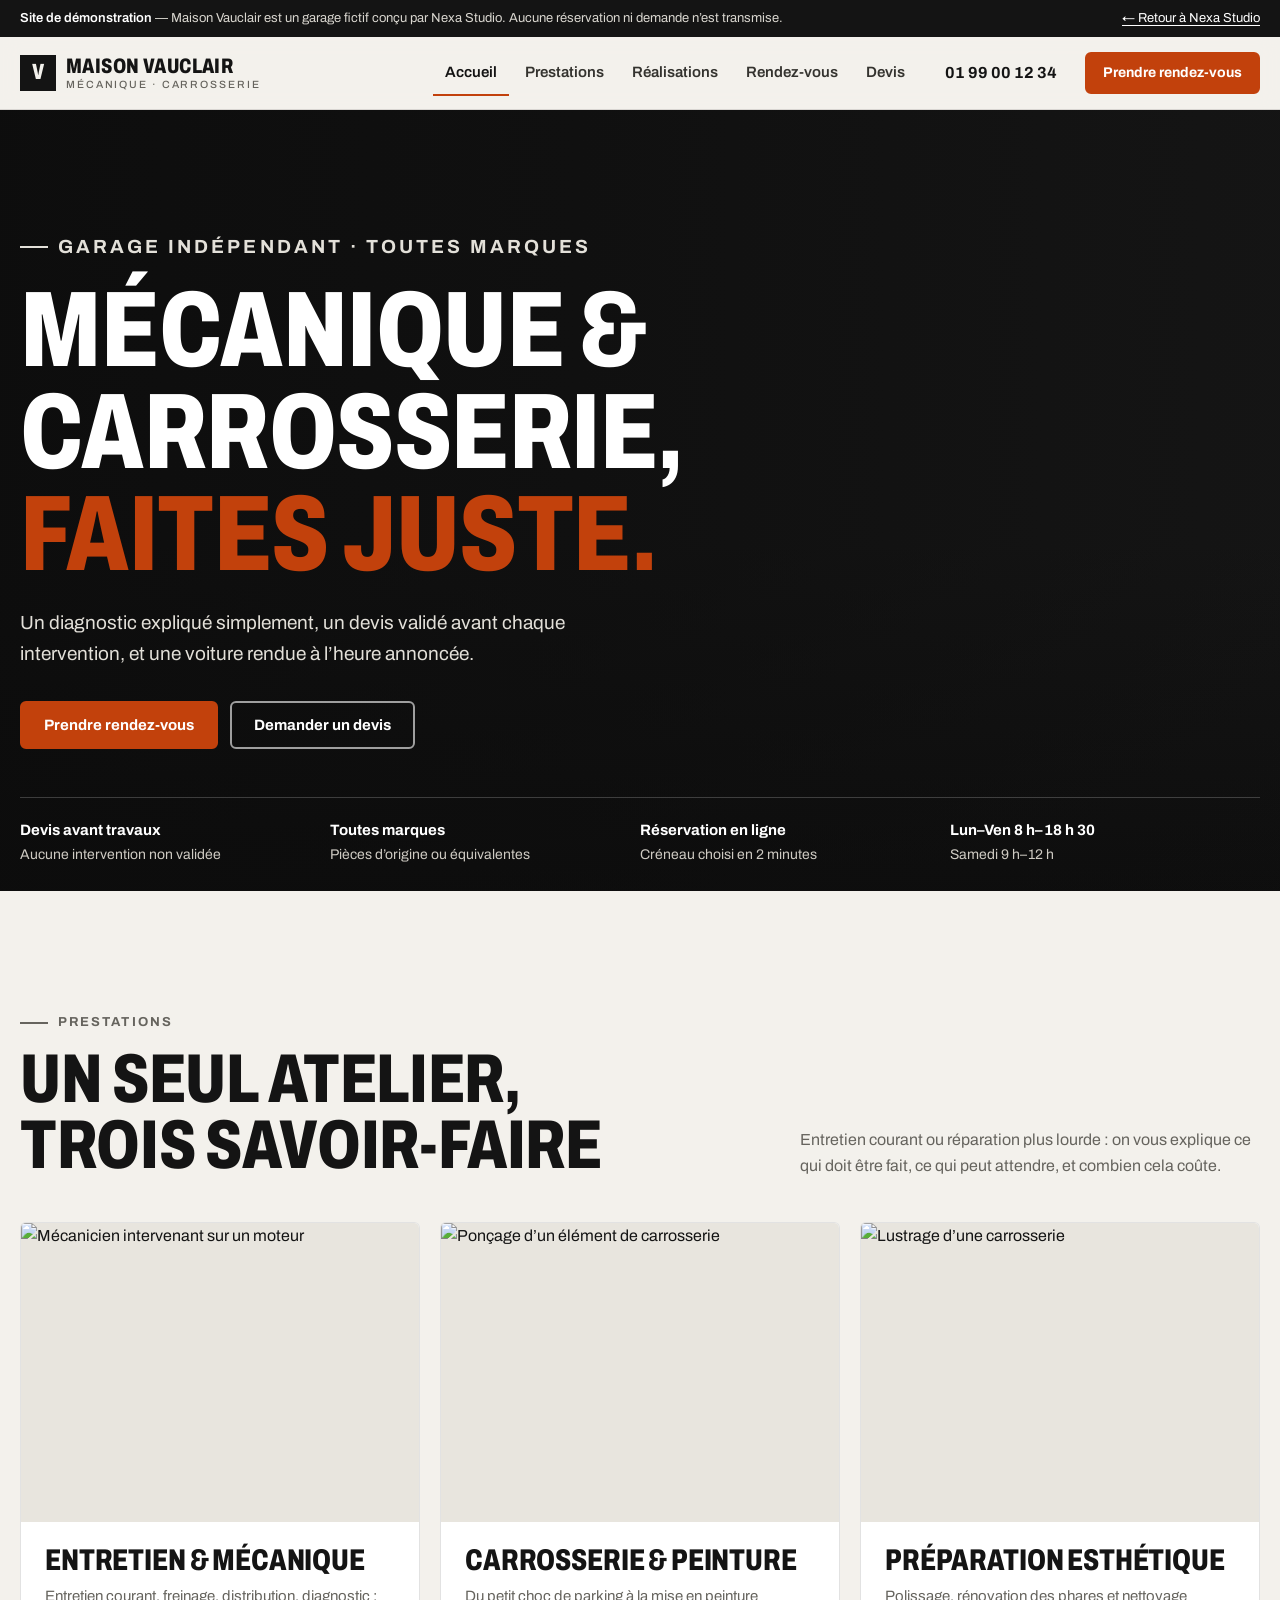
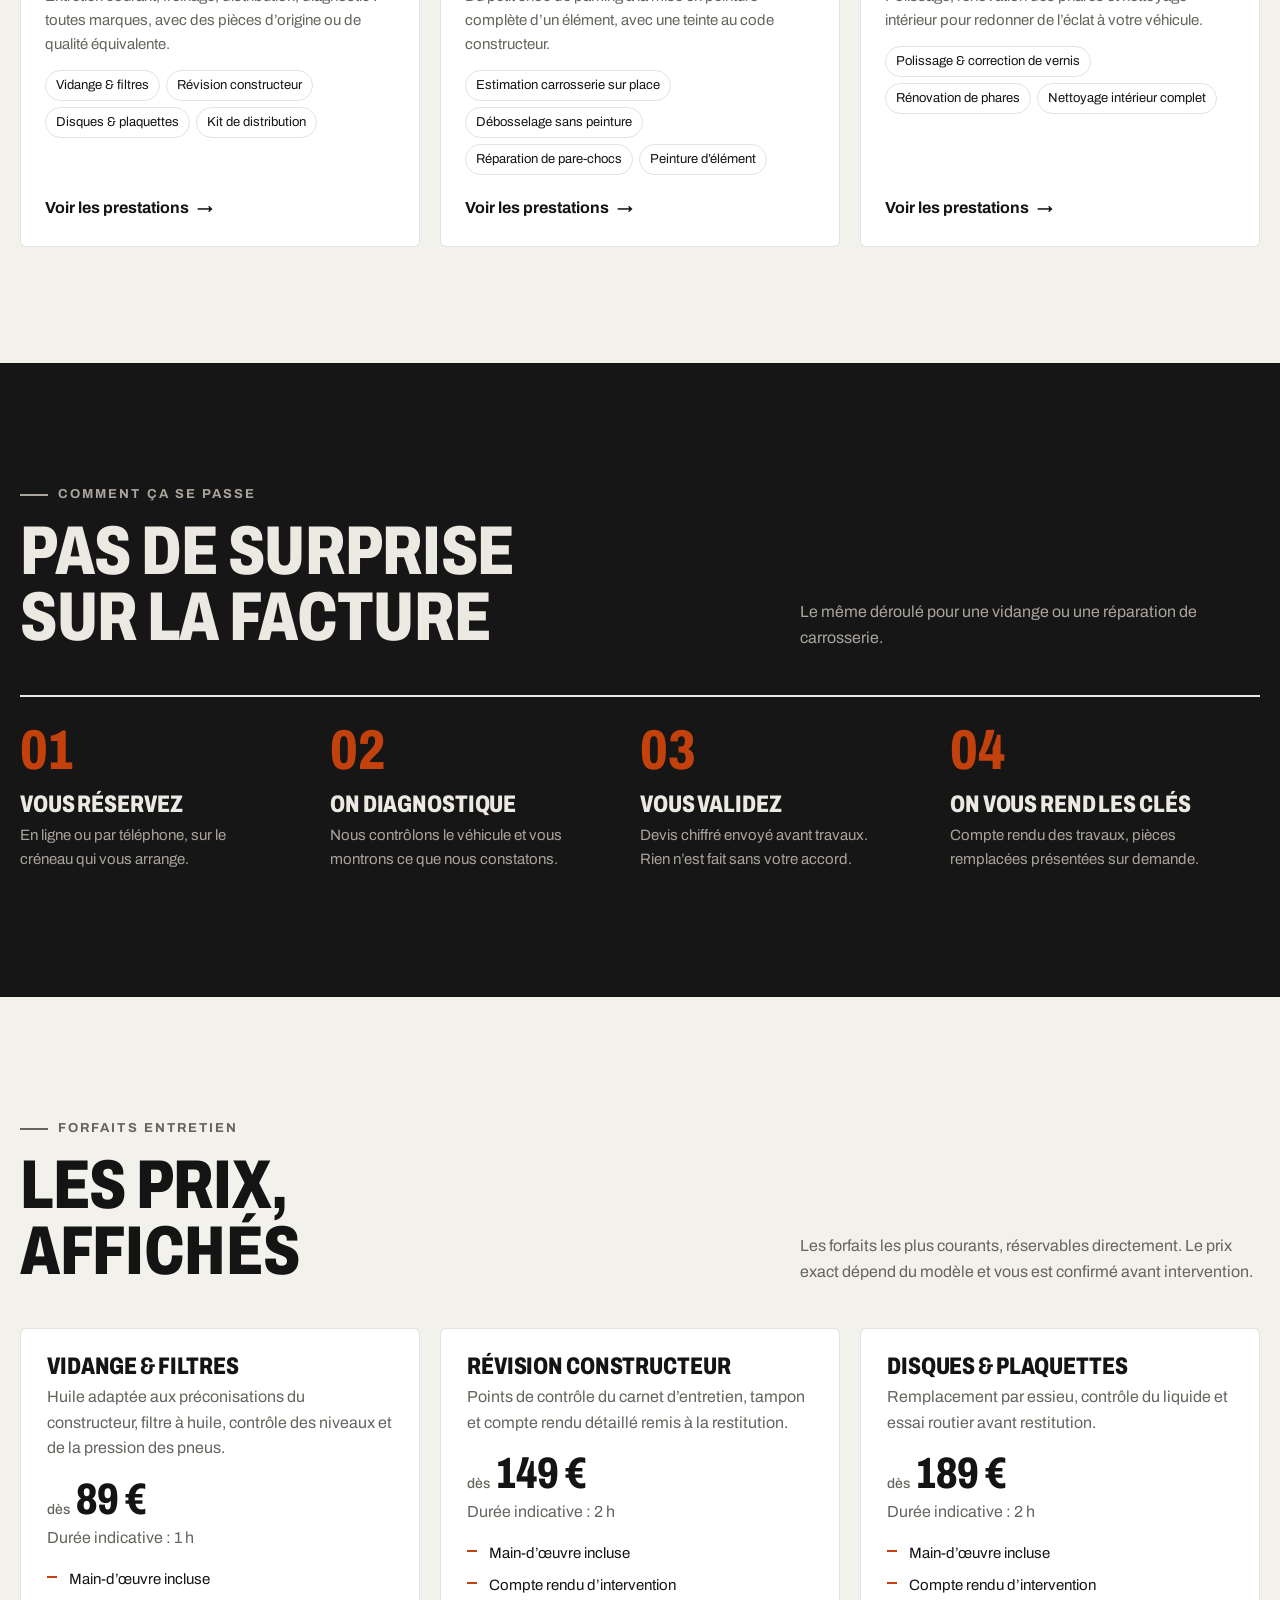
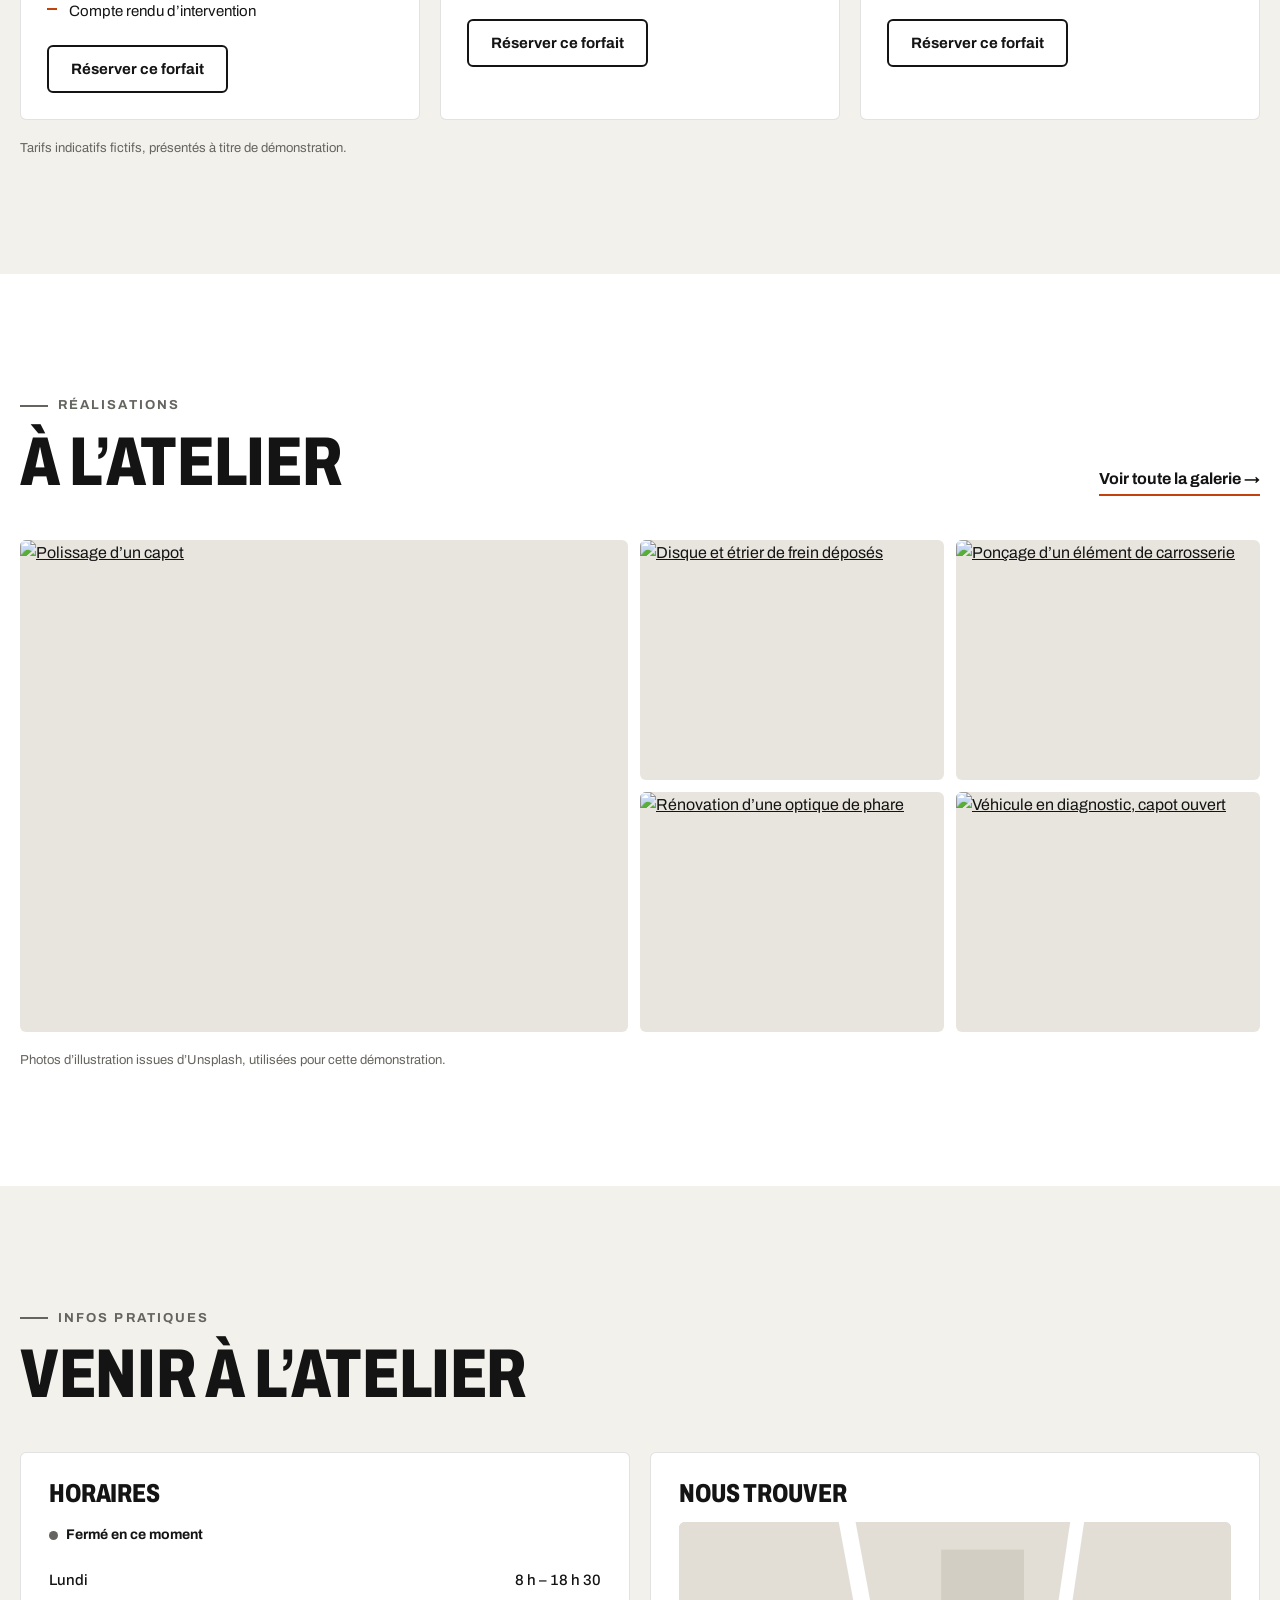
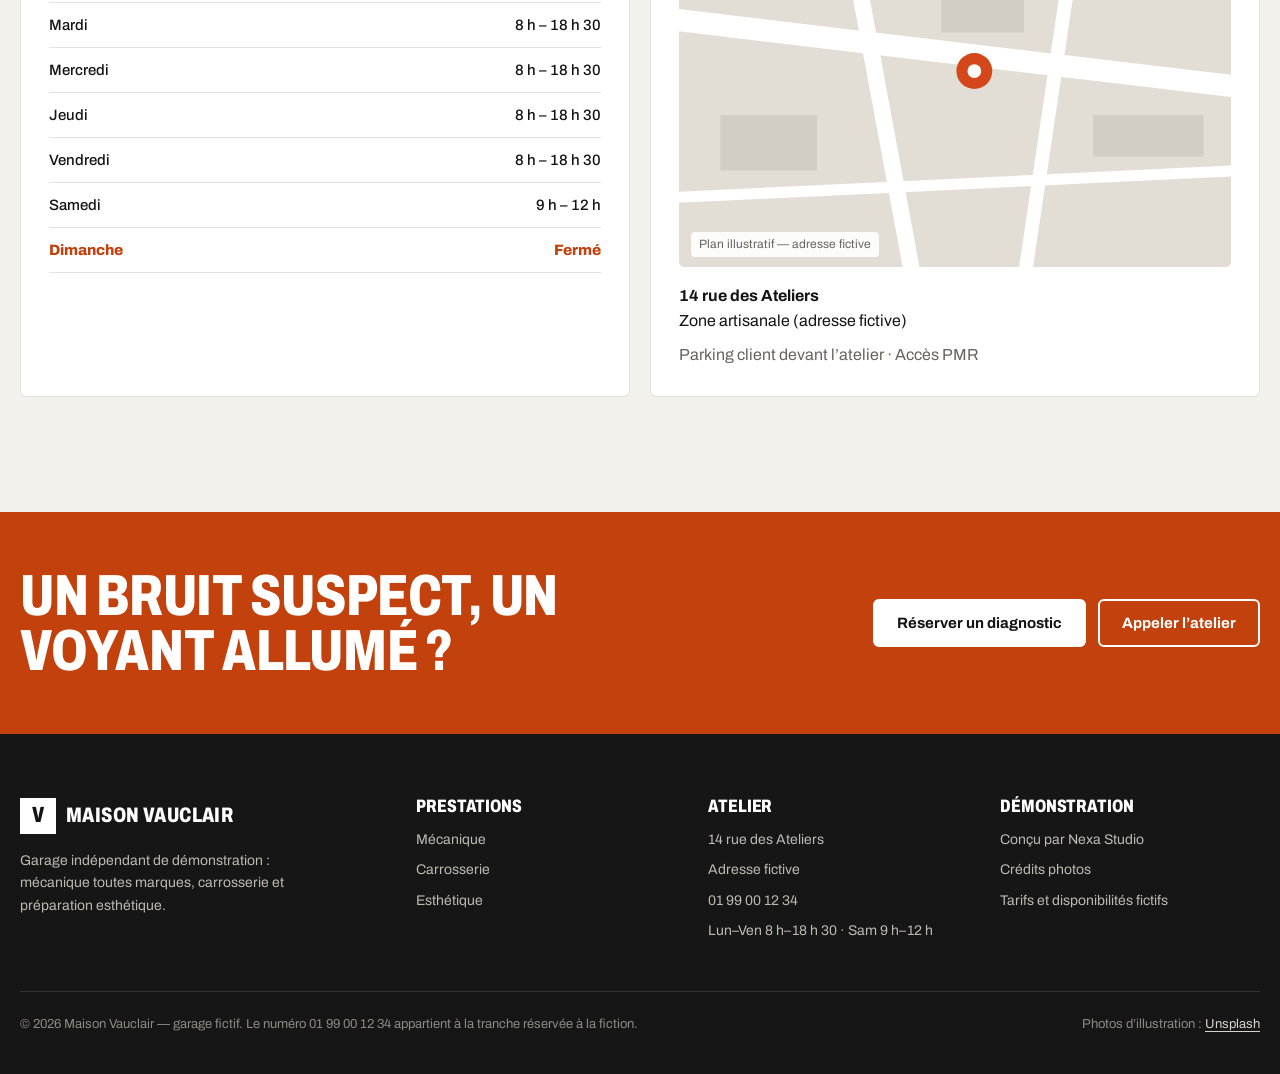
==== maison-vauclair/index.html @ 9e82af90 "Phase 2 : démo Maison Vauclair, portfolio testable, crédibilité et accessibilité - Site de démonstra" ====
<!doctype html>
<html lang="fr">
<head>
<meta charset="utf-8">
<meta name="viewport" content="width=device-width, initial-scale=1, viewport-fit=cover">
<title>Maison Vauclair — Garage mécanique & carrosserie (démonstration)</title>
<meta name="description" content="Site de démonstration d’un garage fictif : prestations, réalisations, prise de rendez-vous et demande de devis en ligne.">
<meta name="robots" content="noindex">
<meta name="theme-color" content="#f3f1ec">
<link rel="icon" href="favicon.svg" type="image/svg+xml">
<link rel="preconnect" href="https://images.unsplash.com">
<link rel="preconnect" href="https://fonts.googleapis.com">
<link rel="preconnect" href="https://fonts.gstatic.com" crossorigin>
<link rel="preload" as="image" href="https://images.unsplash.com/photo-1771340012319-0b4fca008b54?auto=format&fit=crop&w=1200&h=900&q=70" imagesrcset="https://images.unsplash.com/photo-1771340012319-0b4fca008b54?auto=format&fit=crop&w=640&h=480&q=70 640w, https://images.unsplash.com/photo-1771340012319-0b4fca008b54?auto=format&fit=crop&w=1200&h=900&q=70 1200w, https://images.unsplash.com/photo-1771340012319-0b4fca008b54?auto=format&fit=crop&w=1920&h=1440&q=70 1920w" imagesizes="100vw" fetchpriority="high">
<link rel="stylesheet" href="https://fonts.googleapis.com/css2?family=Archivo:wdth,wght@75..100,400..800&display=swap">
<link rel="stylesheet" href="vauclair.css">
<script>document.documentElement.classList.add('js')</script>
</head>
<body>
<a class="skip" href="#main">Aller au contenu</a>
<aside class="demo" aria-label="Mention de démonstration"><div class="wrap"><p><b>Site de démonstration</b> — Maison Vauclair est un garage fictif conçu par Nexa Studio. Aucune réservation ni demande n’est transmise.</p><a href="../#realisations">← Retour à Nexa Studio</a></div></aside>
<header class="hd" id="hd">
  <div class="wrap">
    <a class="brand" href="index.html"><span class="brand__mk" aria-hidden="true">V</span><span class="brand__tx">Maison Vauclair<small>Mécanique · Carrosserie</small></span></a>
    <nav class="nav" id="nav" aria-label="Navigation principale">
      <a href="index.html" aria-current="page">Accueil</a>
      <a href="prestations.html">Prestations</a>
      <a href="realisations.html">Réalisations</a>
      <a href="rendez-vous.html">Rendez-vous</a>
      <a href="devis.html">Devis</a>
    </nav>
    <a class="hd__tel" href="tel:+33199001234">01 99 00 12 34</a>
    <a class="btn btn--accent btn--sm" href="rendez-vous.html">Prendre rendez-vous</a>
    <button class="burger" id="burger" aria-expanded="false" aria-controls="nav" aria-label="Ouvrir le menu"><i></i><i></i></button>
  </div>
</header>
<main id="main">
<section class="hero">
  <img class="hero__img" src="https://images.unsplash.com/photo-1771340012319-0b4fca008b54?auto=format&fit=crop&w=1200&h=900&q=70" srcset="https://images.unsplash.com/photo-1771340012319-0b4fca008b54?auto=format&fit=crop&w=640&h=480&q=70 640w, https://images.unsplash.com/photo-1771340012319-0b4fca008b54?auto=format&fit=crop&w=1200&h=900&q=70 1200w, https://images.unsplash.com/photo-1771340012319-0b4fca008b54?auto=format&fit=crop&w=1920&h=1440&q=70 1920w" sizes="100vw" width="1200" height="900" alt="" fetchpriority="high">
  <div class="wrap">
    <p class="kicker">Garage indépendant · Toutes marques</p>
    <h1>Mécanique &amp; carrosserie, <span>faites juste.</span></h1>
    <p>Un diagnostic expliqué simplement, un devis validé avant chaque intervention, et une voiture rendue à l’heure annoncée.</p>
    <div class="hero__cta">
      <a class="btn btn--accent" href="rendez-vous.html">Prendre rendez-vous</a>
      <a class="btn btn--ghostlight" href="devis.html">Demander un devis</a>
    </div>
    <ul class="facts">
      <li><b>Devis avant travaux</b>Aucune intervention non validée</li>
      <li><b>Toutes marques</b>Pièces d’origine ou équivalentes</li>
      <li><b>Réservation en ligne</b>Créneau choisi en 2 minutes</li>
      <li><b>Lun–Ven 8 h–18 h 30</b>Samedi 9 h–12 h</li>
    </ul>
  </div>
</section>

<section class="sec">
  <div class="wrap">
    <div class="head rv"><div><p class="kicker">Prestations</p><h2>Un seul atelier,<br>trois savoir-faire</h2></div><p>Entretien courant ou réparation plus lourde : on vous explique ce qui doit être fait, ce qui peut attendre, et combien cela coûte.</p></div>
    <div class="cats">
      <a class="cat rv" href="prestations.html#meca">
        <div class="cat__img"><img src="https://images.unsplash.com/photo-1615906655593-ad0386982a0f?auto=format&fit=crop&w=640&h=480&q=70" srcset="https://images.unsplash.com/photo-1615906655593-ad0386982a0f?auto=format&fit=crop&w=400&h=300&q=70 400w, https://images.unsplash.com/photo-1615906655593-ad0386982a0f?auto=format&fit=crop&w=640&h=480&q=70 640w, https://images.unsplash.com/photo-1615906655593-ad0386982a0f?auto=format&fit=crop&w=960&h=720&q=70 960w" sizes="(max-width:600px) 100vw, (max-width:1024px) 50vw, 400px" width="640" height="480" alt="Mécanicien intervenant sur un moteur" loading="lazy" decoding="async"></div>
        <div class="cat__body"><h3>Entretien & mécanique</h3><p>Entretien courant, freinage, distribution, diagnostic : toutes marques, avec des pièces d’origine ou de qualité équivalente.</p>
          <ul><li>Vidange & filtres</li><li>Révision constructeur</li><li>Disques & plaquettes</li><li>Kit de distribution</li></ul>
          <span class="cat__go">Voir les prestations</span></div>
      </a>
      <a class="cat rv" href="prestations.html#carro">
        <div class="cat__img"><img src="https://images.unsplash.com/photo-1786489785506-9c527aaf908d?auto=format&fit=crop&w=640&h=480&q=70" srcset="https://images.unsplash.com/photo-1786489785506-9c527aaf908d?auto=format&fit=crop&w=400&h=300&q=70 400w, https://images.unsplash.com/photo-1786489785506-9c527aaf908d?auto=format&fit=crop&w=640&h=480&q=70 640w, https://images.unsplash.com/photo-1786489785506-9c527aaf908d?auto=format&fit=crop&w=960&h=720&q=70 960w" sizes="(max-width:600px) 100vw, (max-width:1024px) 50vw, 400px" width="640" height="480" alt="Ponçage d’un élément de carrosserie" loading="lazy" decoding="async"></div>
        <div class="cat__body"><h3>Carrosserie & peinture</h3><p>Du petit choc de parking à la mise en peinture complète d’un élément, avec une teinte au code constructeur.</p>
          <ul><li>Estimation carrosserie sur place</li><li>Débosselage sans peinture</li><li>Réparation de pare-chocs</li><li>Peinture d’élément</li></ul>
          <span class="cat__go">Voir les prestations</span></div>
      </a>
      <a class="cat rv" href="prestations.html#esth">
        <div class="cat__img"><img src="https://images.unsplash.com/photo-1780558852814-85d5753bf14b?auto=format&fit=crop&w=640&h=480&q=70" srcset="https://images.unsplash.com/photo-1780558852814-85d5753bf14b?auto=format&fit=crop&w=400&h=300&q=70 400w, https://images.unsplash.com/photo-1780558852814-85d5753bf14b?auto=format&fit=crop&w=640&h=480&q=70 640w, https://images.unsplash.com/photo-1780558852814-85d5753bf14b?auto=format&fit=crop&w=960&h=720&q=70 960w" sizes="(max-width:600px) 100vw, (max-width:1024px) 50vw, 400px" width="640" height="480" alt="Lustrage d’une carrosserie" loading="lazy" decoding="async"></div>
        <div class="cat__body"><h3>Préparation esthétique</h3><p>Polissage, rénovation des phares et nettoyage intérieur pour redonner de l’éclat à votre véhicule.</p>
          <ul><li>Polissage & correction de vernis</li><li>Rénovation de phares</li><li>Nettoyage intérieur complet</li></ul>
          <span class="cat__go">Voir les prestations</span></div>
      </a>
    </div>
  </div>
</section>

<section class="sec sec--dark">
  <div class="wrap">
    <div class="head rv"><div><p class="kicker">Comment ça se passe</p><h2>Pas de surprise<br>sur la facture</h2></div><p>Le même déroulé pour une vidange ou une réparation de carrosserie.</p></div>
    <ol class="steps">
      <li class="rv"><b>01</b><h3>Vous réservez</h3><p>En ligne ou par téléphone, sur le créneau qui vous arrange.</p></li>
      <li class="rv"><b>02</b><h3>On diagnostique</h3><p>Nous contrôlons le véhicule et vous montrons ce que nous constatons.</p></li>
      <li class="rv"><b>03</b><h3>Vous validez</h3><p>Devis chiffré envoyé avant travaux. Rien n’est fait sans votre accord.</p></li>
      <li class="rv"><b>04</b><h3>On vous rend les clés</h3><p>Compte rendu des travaux, pièces remplacées présentées sur demande.</p></li>
    </ol>
  </div>
</section>

<section class="sec">
  <div class="wrap">
    <div class="head rv"><div><p class="kicker">Forfaits entretien</p><h2>Les prix,<br>affichés</h2></div><p>Les forfaits les plus courants, réservables directement. Le prix exact dépend du modèle et vous est confirmé avant intervention.</p></div>
    <div class="prices">
      <article class="price rv"><h3>Vidange & filtres</h3><p class="muted">Huile adaptée aux préconisations du constructeur, filtre à huile, contrôle des niveaux et de la pression des pneus.</p><p class="amt"><small>dès</small>89 €</p><p class="muted">Durée indicative : 1 h</p><ul><li>Main-d’œuvre incluse</li><li>Compte rendu d’intervention</li></ul><a class="btn btn--line" href="rendez-vous.html?service=vidange">Réserver ce forfait</a></article>
      <article class="price rv"><h3>Révision constructeur</h3><p class="muted">Points de contrôle du carnet d’entretien, tampon et compte rendu détaillé remis à la restitution.</p><p class="amt"><small>dès</small>149 €</p><p class="muted">Durée indicative : 2 h</p><ul><li>Main-d’œuvre incluse</li><li>Compte rendu d’intervention</li></ul><a class="btn btn--line" href="rendez-vous.html?service=revision">Réserver ce forfait</a></article>
      <article class="price rv"><h3>Disques & plaquettes</h3><p class="muted">Remplacement par essieu, contrôle du liquide et essai routier avant restitution.</p><p class="amt"><small>dès</small>189 €</p><p class="muted">Durée indicative : 2 h</p><ul><li>Main-d’œuvre incluse</li><li>Compte rendu d’intervention</li></ul><a class="btn btn--line" href="rendez-vous.html?service=freins">Réserver ce forfait</a></article>
    </div>
    <p class="note">Tarifs indicatifs fictifs, présentés à titre de démonstration.</p>
  </div>
</section>

<section class="sec sec--white">
  <div class="wrap">
    <div class="head rv"><div><p class="kicker">Réalisations</p><h2>À l’atelier</h2></div><a class="link" href="realisations.html">Voir toute la galerie →</a></div>
    <div class="gal gal--home">
      <figure class="g rv"><a href="realisations.html" aria-label="Polissage d’un capot — voir la galerie"><img src="https://images.unsplash.com/photo-1780558852670-3f49298ecc1f?auto=format&fit=crop&w=900&h=675&q=70" srcset="https://images.unsplash.com/photo-1780558852670-3f49298ecc1f?auto=format&fit=crop&w=600&h=450&q=70 600w, https://images.unsplash.com/photo-1780558852670-3f49298ecc1f?auto=format&fit=crop&w=900&h=675&q=70 900w, https://images.unsplash.com/photo-1780558852670-3f49298ecc1f?auto=format&fit=crop&w=1400&h=1050&q=70 1400w" sizes="(max-width:860px) 100vw, 600px" width="900" height="675" alt="Polissage d’un capot" loading="lazy" decoding="async"></a></figure>
      <figure class="g rv"><a href="realisations.html" aria-label="Disque et étrier de frein déposés — voir la galerie"><img src="https://images.unsplash.com/photo-1696494561430-de087dd0bd69?auto=format&fit=crop&w=600&h=450&q=70" srcset="https://images.unsplash.com/photo-1696494561430-de087dd0bd69?auto=format&fit=crop&w=360&h=270&q=70 360w, https://images.unsplash.com/photo-1696494561430-de087dd0bd69?auto=format&fit=crop&w=600&h=450&q=70 600w, https://images.unsplash.com/photo-1696494561430-de087dd0bd69?auto=format&fit=crop&w=900&h=675&q=70 900w" sizes="(max-width:860px) 50vw, 300px" width="600" height="450" alt="Disque et étrier de frein déposés" loading="lazy" decoding="async"></a></figure>
      <figure class="g rv"><a href="realisations.html" aria-label="Ponçage d’un élément de carrosserie — voir la galerie"><img src="https://images.unsplash.com/photo-1786489785506-9c527aaf908d?auto=format&fit=crop&w=600&h=450&q=70" srcset="https://images.unsplash.com/photo-1786489785506-9c527aaf908d?auto=format&fit=crop&w=360&h=270&q=70 360w, https://images.unsplash.com/photo-1786489785506-9c527aaf908d?auto=format&fit=crop&w=600&h=450&q=70 600w, https://images.unsplash.com/photo-1786489785506-9c527aaf908d?auto=format&fit=crop&w=900&h=675&q=70 900w" sizes="(max-width:860px) 50vw, 300px" width="600" height="450" alt="Ponçage d’un élément de carrosserie" loading="lazy" decoding="async"></a></figure>
      <figure class="g rv"><a href="realisations.html" aria-label="Rénovation d’une optique de phare — voir la galerie"><img src="https://images.unsplash.com/photo-1632823469850-2f77dd9c7f93?auto=format&fit=crop&w=600&h=450&q=70" srcset="https://images.unsplash.com/photo-1632823469850-2f77dd9c7f93?auto=format&fit=crop&w=360&h=270&q=70 360w, https://images.unsplash.com/photo-1632823469850-2f77dd9c7f93?auto=format&fit=crop&w=600&h=450&q=70 600w, https://images.unsplash.com/photo-1632823469850-2f77dd9c7f93?auto=format&fit=crop&w=900&h=675&q=70 900w" sizes="(max-width:860px) 50vw, 300px" width="600" height="450" alt="Rénovation d’une optique de phare" loading="lazy" decoding="async"></a></figure>
      <figure class="g rv"><a href="realisations.html" aria-label="Véhicule en diagnostic, capot ouvert — voir la galerie"><img src="https://images.unsplash.com/photo-1792792963003-e45290c28443?auto=format&fit=crop&w=600&h=450&q=70" srcset="https://images.unsplash.com/photo-1792792963003-e45290c28443?auto=format&fit=crop&w=360&h=270&q=70 360w, https://images.unsplash.com/photo-1792792963003-e45290c28443?auto=format&fit=crop&w=600&h=450&q=70 600w, https://images.unsplash.com/photo-1792792963003-e45290c28443?auto=format&fit=crop&w=900&h=675&q=70 900w" sizes="(max-width:860px) 50vw, 300px" width="600" height="450" alt="Véhicule en diagnostic, capot ouvert" loading="lazy" decoding="async"></a></figure>
    </div>
    <p class="note">Photos d’illustration issues d’Unsplash, utilisées pour cette démonstration.</p>
  </div>
</section>

<section class="sec">
  <div class="wrap">
    <div class="head rv"><div><p class="kicker">Infos pratiques</p><h2>Venir à l’atelier</h2></div></div>
    <div class="info">
      <div class="card rv">
        <h3>Horaires</h3>
        <p class="open" id="openNow">Horaires d’ouverture</p>
        <table class="hours"><caption class="sr">Horaires d’ouverture de l’atelier</caption><tbody>
          <tr data-day="1"><th scope="row">Lundi</th><td>8 h – 18 h 30</td></tr>
          <tr data-day="2"><th scope="row">Mardi</th><td>8 h – 18 h 30</td></tr>
          <tr data-day="3"><th scope="row">Mercredi</th><td>8 h – 18 h 30</td></tr>
          <tr data-day="4"><th scope="row">Jeudi</th><td>8 h – 18 h 30</td></tr>
          <tr data-day="5"><th scope="row">Vendredi</th><td>8 h – 18 h 30</td></tr>
          <tr data-day="6"><th scope="row">Samedi</th><td>9 h – 12 h</td></tr>
          <tr data-day="0"><th scope="row">Dimanche</th><td>Fermé</td></tr>
        </tbody></table>
      </div>
      <div class="card rv">
        <h3>Nous trouver</h3>
        <div class="map" role="img" aria-label="Plan illustratif du quartier de l’atelier">
          <svg viewBox="0 0 400 250" aria-hidden="true"><rect width="400" height="250" fill="#e2ded6"/><g stroke="#fff" stroke-linecap="round"><path d="M-10 70 L410 120" stroke-width="16"/><path d="M120 -10 L170 260" stroke-width="12"/><path d="M290 -10 L250 260" stroke-width="10"/><path d="M-10 200 L410 180" stroke-width="8"/></g><rect x="30" y="140" width="70" height="40" fill="#d3cec4"/><rect x="190" y="20" width="60" height="60" fill="#d3cec4"/><rect x="300" y="140" width="80" height="30" fill="#d3cec4"/><circle cx="214" cy="108" r="13" fill="#d4471b"/><circle cx="214" cy="108" r="5" fill="#fff"/></svg>
          <span>Plan illustratif — adresse fictive</span>
        </div>
        <p><b>14 rue des Ateliers</b><br>Zone artisanale (adresse fictive)</p>
        <p class="muted" style="margin-top:8px">Parking client devant l’atelier · Accès PMR</p>
      </div>
    </div>
  </div>
</section>

<section class="band">
  <div class="wrap">
    <h2>Un bruit suspect, un voyant allumé ?</h2>
    <div style="display:flex;gap:12px;flex-wrap:wrap"><a class="btn" href="rendez-vous.html?service=diagnostic">Réserver un diagnostic</a><a class="btn btn--ghostlight" href="tel:+33199001234">Appeler l’atelier</a></div>
  </div>
</section>
</main>
<footer class="ft">
  <div class="wrap">
    <div class="ft__grid">
      <div>
        <a class="brand" href="index.html"><span class="brand__mk" aria-hidden="true">V</span><span class="brand__tx">Maison Vauclair</span></a>
        <p style="margin-top:16px;max-width:320px">Garage indépendant de démonstration : mécanique toutes marques, carrosserie et préparation esthétique.</p>
      </div>
      <div><h2 class="ft__h">Prestations</h2><ul><li><a href="prestations.html#meca">Mécanique</a></li><li><a href="prestations.html#carro">Carrosserie</a></li><li><a href="prestations.html#esth">Esthétique</a></li></ul></div>
      <div><h2 class="ft__h">Atelier</h2><ul><li>14 rue des Ateliers</li><li>Adresse fictive</li><li><a href="tel:+33199001234">01 99 00 12 34</a></li><li>Lun–Ven 8 h–18 h 30 · Sam 9 h–12 h</li></ul></div>
      <div><h2 class="ft__h">Démonstration</h2><ul><li><a href="../">Conçu par Nexa Studio</a></li><li><a href="realisations.html#credits">Crédits photos</a></li><li>Tarifs et disponibilités fictifs</li></ul></div>
    </div>
    <div class="ft__bottom"><p>© <span data-year>2026</span> Maison Vauclair — garage fictif. Le numéro 01 99 00 12 34 appartient à la tranche réservée à la fiction.</p><p>Photos d’illustration : <a href="realisations.html#credits">Unsplash</a></p></div>
  </div>
</footer>
<nav class="mbar" aria-label="Actions rapides"><a class="btn btn--line" href="tel:+33199001234">Appeler</a><a class="btn btn--accent" href="rendez-vous.html">Rendez-vous</a></nav>
<script src="vauclair.js" defer></script>
</body>
</html>
---- maison-vauclair/vauclair.css ----
:root{
  --paper:#f3f1ec;--paper2:#e8e5de;--white:#fff;--ink:#141414;--ink2:#34332f;--muted:#66645e;
  --line:rgba(20,20,20,.12);--line2:rgba(20,20,20,.22);--accent:#c2410c;--accent2:#9a3412;--dark:#161616;
  --ok:#1f7a4a;--err:#b42318;--r:6px;--ease:cubic-bezier(.2,.7,.2,1);
  --f:"Archivo",system-ui,-apple-system,"Segoe UI",sans-serif;
}
*,*::before,*::after{box-sizing:border-box}
html{scroll-behavior:smooth;scroll-padding-top:90px;-webkit-text-size-adjust:100%}
body{margin:0;background:var(--paper);color:var(--ink);font:400 16px/1.6 var(--f);-webkit-font-smoothing:antialiased;overflow-x:hidden}
img{display:block;max-width:100%;height:auto}
a{color:inherit}
h1,h2,h3,h4{margin:0;font-stretch:75%;font-weight:800;text-transform:uppercase;line-height:.95;letter-spacing:-.005em}
p{margin:0}
ul,ol{margin:0;padding:0;list-style:none}
button,input,select,textarea{font:inherit;color:inherit}
:focus-visible{outline:3px solid var(--accent);outline-offset:2px}
.wrap{width:min(1240px,100% - 32px);margin-inline:auto}
.skip{position:absolute;left:12px;top:-60px;z-index:200;background:var(--ink);color:#fff;padding:10px 14px;font-weight:700}
.skip:focus{top:8px}
.sr{position:absolute;left:0;top:0;width:1px!important;height:1px;padding:0;margin:-1px;border:0;overflow:hidden;clip:rect(0 0 0 0);clip-path:inset(50%);white-space:nowrap}
.f{position:relative}
.hero .kicker{max-width:none}

/* Demo banner */
.demo{background:var(--ink);color:#d9d6cf;font-size:13px}
.demo .wrap{display:flex;gap:8px 16px;align-items:center;justify-content:space-between;flex-wrap:wrap;padding:8px 0}
.demo b{color:#fff;font-weight:600}
.demo a{color:#fff;text-underline-offset:3px}

/* Header */
.hd{position:sticky;top:0;z-index:60;background:rgba(243,241,236,.92);backdrop-filter:blur(10px);-webkit-backdrop-filter:blur(10px);border-bottom:1px solid var(--line)}
.hd .wrap{display:flex;align-items:center;gap:28px;height:72px}
.brand{display:flex;align-items:center;gap:10px;text-decoration:none;margin-right:auto}
.brand__mk{display:grid;place-items:center;width:36px;height:36px;background:var(--ink);color:var(--paper);font-weight:800;font-stretch:75%;font-size:22px}
.brand__tx{font-weight:800;font-stretch:75%;font-size:21px;text-transform:uppercase;letter-spacing:.02em;line-height:1}
.brand__tx small{display:block;font-size:10.5px;font-stretch:100%;font-weight:500;letter-spacing:.18em;color:var(--muted);margin-top:3px}
.nav{display:flex;gap:4px}
.nav a{padding:10px 12px;text-decoration:none;font-weight:600;font-size:15px;color:var(--ink2);border-bottom:2px solid transparent}
.nav a:hover{color:var(--ink)}
.nav a[aria-current=page]{color:var(--ink);border-color:var(--accent)}
.hd__tel{font-weight:700;text-decoration:none;white-space:nowrap;font-variant-numeric:tabular-nums}
.burger{display:none;width:44px;height:44px;border:1px solid var(--line2);background:transparent;border-radius:var(--r);cursor:pointer;position:relative}
.burger i{position:absolute;left:11px;right:11px;height:2px;background:var(--ink);transition:transform .25s var(--ease),top .25s var(--ease)}
.burger i:first-child{top:16px}.burger i:last-child{top:25px}
.burger[aria-expanded=true] i:first-child{top:20.5px;transform:rotate(45deg)}
.burger[aria-expanded=true] i:last-child{top:20.5px;transform:rotate(-45deg)}

/* Buttons */
.btn{display:inline-flex;align-items:center;justify-content:center;gap:10px;min-height:48px;padding:0 22px;border:2px solid var(--ink);background:var(--ink);color:#fff;font-weight:700;font-size:15px;text-decoration:none;border-radius:var(--r);cursor:pointer;transition:background .2s,color .2s,border-color .2s,transform .15s}
.btn:hover{background:var(--accent);border-color:var(--accent)}
.btn:active{transform:translateY(1px)}
.btn--accent{background:var(--accent);border-color:var(--accent)}
.btn--accent:hover{background:var(--accent2);border-color:var(--accent2)}
.btn--line{background:transparent;color:var(--ink)}
.btn--line:hover{background:var(--ink);color:#fff;border-color:var(--ink)}
.btn--light{background:#fff;color:var(--ink);border-color:#fff}
.btn--light:hover{background:var(--accent);color:#fff;border-color:var(--accent)}
.btn--ghostlight{background:transparent;border-color:rgba(255,255,255,.6);color:#fff}
.btn--ghostlight:hover{background:#fff;color:var(--ink);border-color:#fff}
.btn--sm{min-height:42px;padding:0 16px;font-size:14px}
.btn[disabled]{opacity:.45;cursor:not-allowed}
.link{font-weight:700;text-decoration:none;border-bottom:2px solid var(--accent);padding-bottom:2px}
.link:hover{color:var(--accent)}

/* Hero */
.hero{position:relative;color:#fff;background:var(--dark);min-height:min(78vh,760px);display:flex;align-items:flex-end;overflow:hidden}
.hero__img{position:absolute;inset:0;width:100%;height:100%;object-fit:cover}
.hero::after{content:"";position:absolute;inset:0;background:linear-gradient(90deg,rgba(12,12,12,.88) 0%,rgba(12,12,12,.6) 45%,rgba(12,12,12,.15) 100%),linear-gradient(0deg,rgba(12,12,12,.75),transparent 45%)}
.hero .wrap{position:relative;z-index:1;padding:120px 0 0}
.kicker{display:inline-flex;align-items:center;gap:10px;font-size:13px;font-weight:700;letter-spacing:.16em;text-transform:uppercase;color:var(--accent)}
.kicker::before{content:"";width:28px;height:2px;background:currentColor}
.hero h1{font-size:clamp(48px,8.4vw,112px);margin:18px 0 22px;max-width:900px}
.hero h1 span{color:var(--accent)}
.hero p{font-size:clamp(16px,1.6vw,19px);max-width:560px;color:#e3e0d9}
.hero__cta{display:flex;flex-wrap:wrap;gap:12px;margin:32px 0 48px}
.facts{display:grid;grid-template-columns:repeat(4,1fr);border-top:1px solid rgba(255,255,255,.2)}
.facts li{padding:20px 20px 24px 0;font-size:14px;color:#cfcbc3}
.facts b{display:block;color:#fff;font-size:15px;margin-bottom:2px}

/* Sections */
.sec{padding:clamp(72px,9vw,120px) 0}
.sec--white{background:var(--white)}
.sec--dark{background:var(--dark);color:#ece9e2}
.sec--dark .muted{color:#a9a59d}
.head{display:flex;justify-content:space-between;align-items:flex-end;gap:24px;flex-wrap:wrap;margin-bottom:44px}
.head h2{font-size:clamp(38px,5.4vw,72px);margin-top:14px}
.head p{max-width:460px;color:var(--muted)}
.sec--dark .head p{color:#a9a59d}
.muted{color:var(--muted)}
.pagehead{padding:64px 0 48px;border-bottom:1px solid var(--line);background:var(--paper)}
.pagehead h1{font-size:clamp(44px,7vw,92px);margin:14px 0 18px}
.pagehead p{max-width:620px;color:var(--muted);font-size:17px}
.crumbs{font-size:13px;color:var(--muted)}
.crumbs a{text-decoration:none}
.crumbs a:hover{color:var(--accent)}

/* Category cards */
.cats{display:grid;grid-template-columns:repeat(3,1fr);gap:20px}
.cat{position:relative;display:flex;flex-direction:column;background:var(--white);border:1px solid var(--line);border-radius:var(--r);overflow:hidden;text-decoration:none;transition:border-color .25s,box-shadow .25s,transform .25s var(--ease)}
.cat:hover{border-color:var(--ink);box-shadow:0 18px 40px -24px rgba(0,0,0,.4);transform:translateY(-3px)}
.cat__img{aspect-ratio:4/3;overflow:hidden;background:var(--paper2)}
.cat__img img{width:100%;height:100%;object-fit:cover;transition:transform .6s var(--ease)}
.cat:hover .cat__img img{transform:scale(1.04)}
.cat__body{padding:24px 24px 26px;display:flex;flex-direction:column;gap:10px;flex:1}
.cat h3{font-size:30px}
.cat p{color:var(--muted);font-size:15px}
.cat ul{display:flex;flex-wrap:wrap;gap:6px;margin-top:4px}
.cat li{font-size:13px;padding:4px 10px;border:1px solid var(--line);border-radius:99px}
.cat__go{margin-top:auto;padding-top:10px;font-weight:700;display:flex;align-items:center;gap:8px}
.cat__go::after{content:"→";transition:transform .2s}
.cat:hover .cat__go::after{transform:translateX(4px)}

/* Steps */
.steps{display:grid;grid-template-columns:repeat(4,1fr);gap:0;border-top:2px solid #ece9e2}
.steps li{padding:26px 24px 10px 0}
.steps b{display:block;font-stretch:75%;font-weight:800;font-size:56px;line-height:1;color:var(--accent);margin-bottom:14px}
.steps h3{font-size:24px;margin-bottom:8px}
.steps p{color:#a9a59d;font-size:15px;max-width:260px}

/* Price list */
.prices{display:grid;grid-template-columns:repeat(3,1fr);gap:20px}
.price{background:var(--white);border:1px solid var(--line);border-radius:var(--r);padding:26px}
.price h3{font-size:24px;margin-bottom:6px}
.price .amt{font-stretch:75%;font-weight:800;font-size:44px;line-height:1;margin:16px 0 4px}
.price .amt small{font-size:14px;font-stretch:100%;font-weight:500;color:var(--muted);margin-right:6px}
.price ul{margin:16px 0 22px;display:grid;gap:8px;font-size:15px}
.price li{padding-left:22px;position:relative}
.price li::before{content:"";position:absolute;left:0;top:9px;width:10px;height:2px;background:var(--accent)}
.note{font-size:13px;color:var(--muted);margin-top:18px}

/* Gallery */
.gal{display:grid;grid-template-columns:repeat(3,1fr);gap:12px}
.gal--home{grid-template-columns:2fr 1fr 1fr;grid-auto-rows:240px}
.gal--home .g:first-child{grid-row:span 2}
.g{position:relative;margin:0;overflow:hidden;border-radius:var(--r);background:var(--paper2)}
.g button{all:unset;display:block;width:100%;height:100%;cursor:zoom-in}
.g a{display:block;width:100%;height:100%}
.g a:focus-visible{outline:3px solid var(--accent);outline-offset:-3px}
legend{padding:0}
[hidden]{display:none!important}
.g button:focus-visible{outline:3px solid var(--accent);outline-offset:-3px}
.g img{width:100%;height:100%;object-fit:cover;transition:transform .6s var(--ease)}
.gal:not(.gal--home) .g{aspect-ratio:4/3}
.g:hover img{transform:scale(1.04)}
.g figcaption{position:absolute;left:0;right:0;bottom:0;padding:30px 16px 14px;background:linear-gradient(transparent,rgba(0,0,0,.72));color:#fff;font-size:14px;font-weight:600;pointer-events:none}
.g figcaption small{display:block;font-weight:500;font-size:12px;color:#d8d4cc;text-transform:uppercase;letter-spacing:.1em}
.g.is-hidden{display:none}
.chips{display:flex;flex-wrap:wrap;gap:8px;margin-bottom:28px}
.chip{min-height:42px;padding:0 18px;border:1px solid var(--line2);background:transparent;border-radius:99px;font-weight:600;font-size:14px;cursor:pointer;transition:background .2s,color .2s,border-color .2s}
.chip:hover{border-color:var(--ink)}
.chip[aria-pressed=true]{background:var(--ink);color:#fff;border-color:var(--ink)}
.count{font-size:14px;color:var(--muted);margin:-12px 0 20px}

/* Lightbox */
.lb{border:0;padding:0;margin:auto;width:min(1100px,100vw - 24px);max-height:calc(100vh - 24px);background:transparent;color:#fff;overflow:visible}
.lb::backdrop{background:rgba(10,10,10,.92)}
.lb[open]{animation:lbIn .25s var(--ease)}
@keyframes lbIn{from{opacity:0;transform:scale(.97)}to{opacity:1;transform:none}}
.lb figure{margin:0}
.lb img{width:100%;max-height:calc(100vh - 140px);object-fit:contain;background:#000}
.lb figcaption{display:flex;justify-content:space-between;gap:16px;flex-wrap:wrap;padding:14px 4px 0;font-size:14px;color:#d8d4cc}
.lb figcaption a{color:#fff}
.lb__btn{position:absolute;top:50%;transform:translateY(-50%);width:48px;height:48px;border-radius:50%;border:0;background:rgba(255,255,255,.92);color:var(--ink);font-size:22px;cursor:pointer;display:grid;place-items:center}
.lb__btn:hover{background:var(--accent);color:#fff}
.lb__prev{left:-64px}.lb__next{right:-64px}
.lb__close{position:absolute;top:-56px;right:0;width:44px;height:44px;border-radius:50%;border:1px solid rgba(255,255,255,.4);background:transparent;color:#fff;font-size:22px;cursor:pointer}
.lb__close:hover{background:#fff;color:var(--ink)}

/* Info */
.info{display:grid;grid-template-columns:1fr 1fr;gap:20px}
.card{background:var(--white);border:1px solid var(--line);border-radius:var(--r);padding:28px}
.card h3{font-size:26px;margin-bottom:16px}
.hours{width:100%;border-collapse:collapse;font-size:15px}
.hours th,.hours td{text-align:left;padding:10px 0;border-bottom:1px solid var(--line);font-weight:500}
.hours td{text-align:right;font-variant-numeric:tabular-nums}
.hours tr.today th,.hours tr.today td{font-weight:800;color:var(--accent)}
.open{display:inline-flex;align-items:center;gap:8px;font-size:14px;font-weight:700;margin-bottom:12px}
.open::before{content:"";width:9px;height:9px;border-radius:50%;background:var(--muted)}
.open.is-open::before{background:var(--ok);box-shadow:0 0 0 4px rgba(31,122,74,.15)}
.map{position:relative;aspect-ratio:16/10;border-radius:var(--r);overflow:hidden;background:#dedad2;margin-bottom:16px}
.map svg{width:100%;height:100%}
.map span{position:absolute;left:12px;bottom:10px;font-size:12px;background:rgba(255,255,255,.9);padding:3px 8px;border-radius:4px;color:var(--muted)}

/* CTA band */
.band{background:var(--accent);color:#fff}
.band .wrap{display:flex;align-items:center;justify-content:space-between;gap:24px;flex-wrap:wrap;padding:56px 0}
.band h2{font-size:clamp(34px,4.6vw,58px);max-width:720px}
.band .btn{background:#fff;color:var(--ink);border-color:#fff}
.band .btn:hover{background:var(--ink);color:#fff;border-color:var(--ink)}
.band .btn--ghostlight{background:transparent;color:#fff;border-color:#fff}

/* Services page */
.tabs{position:sticky;top:72px;z-index:30;background:var(--paper);border-bottom:1px solid var(--line)}
.tabs .wrap{display:flex;gap:4px;overflow-x:auto;scrollbar-width:none}
.tabs .wrap::-webkit-scrollbar{display:none}
.tabs a{flex:none;padding:16px 14px;text-decoration:none;font-weight:700;font-size:15px;color:var(--muted);border-bottom:3px solid transparent}
.tabs a.is-active,.tabs a:hover{color:var(--ink);border-color:var(--accent)}
.svc{display:grid;grid-template-columns:.85fr 1.15fr;gap:48px;align-items:start}
.svc__aside{position:sticky;top:150px}
.svc__aside img{border-radius:var(--r);aspect-ratio:4/5;object-fit:cover;width:100%}
.svc__aside h2{font-size:clamp(40px,5vw,64px);margin:16px 0 12px}
.rows{border-top:2px solid var(--ink)}
.row{display:grid;grid-template-columns:1fr auto;gap:8px 24px;padding:22px 0;border-bottom:1px solid var(--line)}
.row h3{font-size:24px}
.row p{grid-column:1;color:var(--muted);font-size:15px;max-width:520px}
.row__meta{grid-column:2;grid-row:1 / span 2;text-align:right;display:flex;flex-direction:column;align-items:flex-end;gap:8px}
.row__meta b{font-stretch:75%;font-weight:800;font-size:30px;line-height:1;white-space:nowrap}
.row__meta b small{font-size:12px;font-stretch:100%;font-weight:500;color:var(--muted);margin-right:4px}
.row__meta span{font-size:13px;color:var(--muted)}

/* Forms & wizard */
.formwrap{display:grid;grid-template-columns:1.5fr 1fr;gap:28px;align-items:start}
.panel{background:var(--white);border:1px solid var(--line);border-radius:var(--r);padding:clamp(20px,3vw,36px)}
.progress{display:flex;gap:6px;margin-bottom:8px}
.progress i{flex:1;height:4px;background:var(--paper2);border-radius:2px;transition:background .3s}
.progress i.on{background:var(--accent)}
.steplabel{font-size:13px;font-weight:700;letter-spacing:.12em;text-transform:uppercase;color:var(--muted);margin-bottom:22px}
.step h2{font-size:clamp(30px,3.6vw,44px);margin-bottom:8px}
.step > p{color:var(--muted);margin-bottom:24px}
.step[hidden]{display:none}
.picks{display:grid;grid-template-columns:1fr 1fr;gap:10px}
.pick{position:relative;cursor:pointer}
.pick input{position:absolute;opacity:0;inset:0;margin:0;cursor:pointer}
.pick span{display:flex;flex-direction:column;gap:2px;height:100%;padding:16px 16px 16px 48px;border:1.5px solid var(--line2);border-radius:var(--r);transition:border-color .2s,background .2s;position:relative}
.pick span::before{content:"";position:absolute;left:16px;top:18px;width:20px;height:20px;border:1.5px solid var(--line2);border-radius:4px;background:#fff;transition:background .2s,border-color .2s}
.pick input[type=radio]+span::before{border-radius:50%}
.pick b{font-weight:700}
.pick small{color:var(--muted);font-size:13px}
.pick:hover span{border-color:var(--ink)}
.pick input:checked+span{border-color:var(--ink);background:#faf9f6;box-shadow:inset 0 0 0 1px var(--ink)}
.pick input:checked+span::before{background:var(--accent);border-color:var(--accent);box-shadow:inset 0 0 0 3px #fff}
.pick input:focus-visible+span{outline:3px solid var(--accent);outline-offset:2px}
.group{margin-bottom:22px}
.group > h3,.grp-lbl{font-size:18px;font-stretch:100%;text-transform:none;font-weight:700;margin-bottom:10px}
.fields{display:grid;grid-template-columns:1fr 1fr;gap:16px}
.f{display:flex;flex-direction:column;gap:6px}
.f--full{grid-column:1 / -1}
.f label{font-weight:600;font-size:14px}
.f .hint{font-size:12.5px;color:var(--muted)}
.f input,.f select,.f textarea{width:100%;min-height:50px;padding:12px 14px;border:1.5px solid var(--line2);border-radius:var(--r);background:#fff;font-size:16px;transition:border-color .2s,box-shadow .2s}
.f textarea{min-height:130px;resize:vertical}
.f select{appearance:none;-webkit-appearance:none;background:#fff url("data:image/svg+xml,%3Csvg xmlns='http://www.w3.org/2000/svg' width='12' height='8'%3E%3Cpath d='M1 1l5 5 5-5' fill='none' stroke='%23141414' stroke-width='2'/%3E%3C/svg%3E") no-repeat right 16px center;padding-right:40px}
.f input:focus,.f select:focus,.f textarea:focus{outline:none;border-color:var(--ink);box-shadow:0 0 0 3px rgba(212,71,27,.25)}
.f .bad{border-color:var(--err)}
.err{font-size:13px;color:var(--err);min-height:0}
.err:empty{display:none}
.consent{display:flex;gap:12px;align-items:flex-start;font-size:14px;color:var(--ink2);cursor:pointer}
.consent input{width:20px;height:20px;margin-top:2px;flex:none;accent-color:var(--accent)}
.nav-steps{display:flex;justify-content:space-between;gap:12px;margin-top:28px;padding-top:22px;border-top:1px solid var(--line)}
.nav-steps .btn:only-child{margin-left:auto}

.cal{display:grid;grid-template-columns:repeat(7,1fr);gap:6px}
.cal__dow{font-size:12px;font-weight:700;color:var(--muted);text-align:center;text-transform:uppercase;padding-bottom:4px}
.day{min-height:56px;border:1.5px solid var(--line2);border-radius:var(--r);background:#fff;cursor:pointer;display:flex;flex-direction:column;align-items:center;justify-content:center;font-weight:700;font-variant-numeric:tabular-nums;transition:border-color .2s,background .2s}
.day small{font-weight:500;font-size:11px;color:var(--muted)}
.day:hover:not(:disabled){border-color:var(--ink)}
.day:disabled{background:transparent;border-style:dashed;color:#b3afa7;cursor:not-allowed}
.day[aria-pressed=true]{background:var(--ink);color:#fff;border-color:var(--ink)}
.day[aria-pressed=true] small{color:#d8d4cc}
.cal__month{font-weight:700;margin:0 0 10px}
.slots{display:grid;grid-template-columns:repeat(auto-fill,minmax(92px,1fr));gap:8px;margin-top:22px}
.slot{min-height:46px;border:1.5px solid var(--line2);border-radius:var(--r);background:#fff;cursor:pointer;font-weight:700;font-variant-numeric:tabular-nums}
.slot:hover:not(:disabled){border-color:var(--ink)}
.slot:disabled{text-decoration:line-through;color:#b3afa7;border-style:dashed;cursor:not-allowed;background:transparent}
.slot[aria-pressed=true]{background:var(--accent);border-color:var(--accent);color:#fff}
.legend{display:flex;gap:16px;flex-wrap:wrap;font-size:13px;color:var(--muted);margin-top:14px}

.summary{position:sticky;top:96px}
.summary h3,.summary .sum-h{font-size:26px;margin-bottom:14px}
.summary dl{margin:0;display:grid;gap:12px}
.summary dt{font-size:12px;font-weight:700;letter-spacing:.1em;text-transform:uppercase;color:var(--muted)}
.summary dd{margin:2px 0 0;font-weight:600}
.summary .tot{display:flex;justify-content:space-between;align-items:baseline;margin-top:18px;padding-top:16px;border-top:2px solid var(--ink)}
.summary .tot b{font-stretch:75%;font-weight:800;font-size:36px}
.demo-tag{display:inline-block;font-size:12px;font-weight:700;letter-spacing:.08em;text-transform:uppercase;background:#fde7de;color:var(--accent2);padding:5px 10px;border-radius:4px}

.drop{border:2px dashed var(--line2);border-radius:var(--r);padding:28px;text-align:center;background:#faf9f6;transition:border-color .2s,background .2s;cursor:pointer}
.drop.is-over{border-color:var(--accent);background:#fdf1ec}
.drop b{display:block;margin-bottom:4px}
.drop span{font-size:13px;color:var(--muted)}
.thumbs{display:grid;grid-template-columns:repeat(auto-fill,minmax(96px,1fr));gap:10px;margin-top:14px}
.thumb{position:relative;aspect-ratio:1;border-radius:var(--r);overflow:hidden;background:var(--paper2)}
.thumb img{width:100%;height:100%;object-fit:cover}
.thumb button{position:absolute;top:6px;right:6px;width:30px;height:30px;border-radius:50%;border:0;background:rgba(0,0,0,.7);color:#fff;cursor:pointer;font-size:16px;line-height:1}
.thumb button:hover{background:var(--err)}

.done{text-align:center;padding:24px 0}
.done:focus{outline:none}
.done__ico{width:72px;height:72px;margin:0 auto 22px;border-radius:50%;background:var(--ok);color:#fff;display:grid;place-items:center;font-size:32px;animation:pop .45s var(--ease)}
.done h2{font-size:clamp(32px,4vw,48px);margin-bottom:12px}
.done p{color:var(--muted);max-width:520px;margin:0 auto 10px}
.done .ref{font-variant-numeric:tabular-nums;font-weight:700;color:var(--ink)}
.done .btns{display:flex;gap:10px;justify-content:center;flex-wrap:wrap;margin-top:24px}
@keyframes pop{from{transform:scale(.5);opacity:0}to{transform:none;opacity:1}}

/* Footer */
.ft{background:var(--dark);color:#bdb9b1;padding:64px 0 40px;font-size:14px}
.ft__grid{display:grid;grid-template-columns:1.4fr 1fr 1fr 1fr;gap:32px}
.ft .ft__h{font-size:18px;color:#fff;font-size:18px;margin-bottom:14px}
.ft ul{display:grid;gap:8px}
.ft a{text-decoration:none}
.ft a:hover{color:#fff}
.ft .brand__tx{color:#fff}
.ft .brand__mk{background:#fff;color:var(--ink)}
.ft__bottom{margin-top:48px;padding-top:22px;border-top:1px solid rgba(255,255,255,.12);display:flex;justify-content:space-between;gap:16px;flex-wrap:wrap;font-size:13px;color:#8d8981}
.ft__bottom a{color:#d8d4cc;text-decoration:underline;text-underline-offset:3px}

/* Mobile action bar */
.mbar{display:none}

/* Reveal */
.js .rv{opacity:0;transform:translateY(18px);transition:opacity .7s var(--ease),transform .7s var(--ease)}
.js .rv.in{opacity:1;transform:none}

@media (max-width:1024px){
  .nav a{padding:10px 8px;font-size:14px}
  .hd__tel{display:none}
  .cats,.prices{grid-template-columns:1fr 1fr}
  .cats > :last-child{grid-column:1 / -1}
  .formwrap{grid-template-columns:1fr}
  .summary{position:static}
  .lb__prev{left:8px}.lb__next{right:8px}
  .lb__close{top:-52px}
}
@media (max-width:860px){
  .burger{display:block}
  .hd .btn{display:none}
  .nav{position:fixed;top:var(--hd-bottom,108px);left:0;right:0;bottom:0;flex-direction:column;gap:0;padding:12px 16px;background:var(--paper);transform:translateY(-10px);opacity:0;visibility:hidden;transition:opacity .2s,transform .2s var(--ease),visibility .2s;overflow-y:auto}
  .nav.open{opacity:1;transform:none;visibility:visible}
  .nav a{padding:18px 4px;font-size:22px;font-stretch:75%;font-weight:800;text-transform:uppercase;border-bottom:1px solid var(--line)}
  .nav a[aria-current=page]{color:var(--accent);border-color:var(--line)}
  .facts{grid-template-columns:1fr 1fr}
  .steps{grid-template-columns:1fr 1fr}
  .gal{grid-template-columns:1fr 1fr}
  .gal--home{grid-template-columns:1fr 1fr;grid-auto-rows:180px}
  .gal--home .g:first-child{grid-column:1 / -1;grid-row:auto}
  .info{grid-template-columns:1fr}
  .svc{grid-template-columns:1fr;gap:28px}
  .svc__aside{position:static}
  .svc__aside img{aspect-ratio:16/9}
  .ft__grid{grid-template-columns:1fr 1fr}
}
@media (max-width:600px){
  body{padding-bottom:72px}
  body.nobar{padding-bottom:0}
  .hero{min-height:auto}
  .hero .wrap{padding-top:80px}
  .hero__cta .btn{flex:1 1 100%}
  .facts li{padding:14px 10px 16px 0}
  .cats,.prices,.picks,.fields{grid-template-columns:1fr}
  .cats > :last-child{grid-column:auto}
  .steps{grid-template-columns:1fr}
  .steps li{padding:22px 0 6px}
  .gal{grid-template-columns:1fr 1fr;gap:8px}
  .g figcaption{padding:24px 10px 10px;font-size:12.5px}
  .row{grid-template-columns:1fr}
  .row__meta{grid-column:1;grid-row:auto;flex-direction:row;align-items:center;justify-content:space-between;text-align:left}
  .cal{gap:4px}
  .day{min-height:50px;font-size:14px}
  .band .btn{flex:1 1 100%}
  .ft__grid{grid-template-columns:1fr}
  .lb__btn{top:auto;bottom:-64px;transform:none}
  .lb__prev{left:calc(50% - 60px)}.lb__next{right:calc(50% - 60px)}
  .lb img{max-height:calc(100vh - 220px)}
  .mbar{display:grid;grid-template-columns:1fr 1.4fr;gap:8px;position:fixed;left:0;right:0;bottom:0;z-index:50;padding:10px 12px calc(10px + env(safe-area-inset-bottom));background:rgba(243,241,236,.96);backdrop-filter:blur(10px);-webkit-backdrop-filter:blur(10px);border-top:1px solid var(--line)}
  .mbar .btn{min-height:50px;padding:0 10px}
}
@media (prefers-reduced-motion:reduce){
  html{scroll-behavior:auto}
  *,*::before,*::after{animation:none!important;transition-duration:.01ms!important}
  .js .rv{opacity:1;transform:none}
}
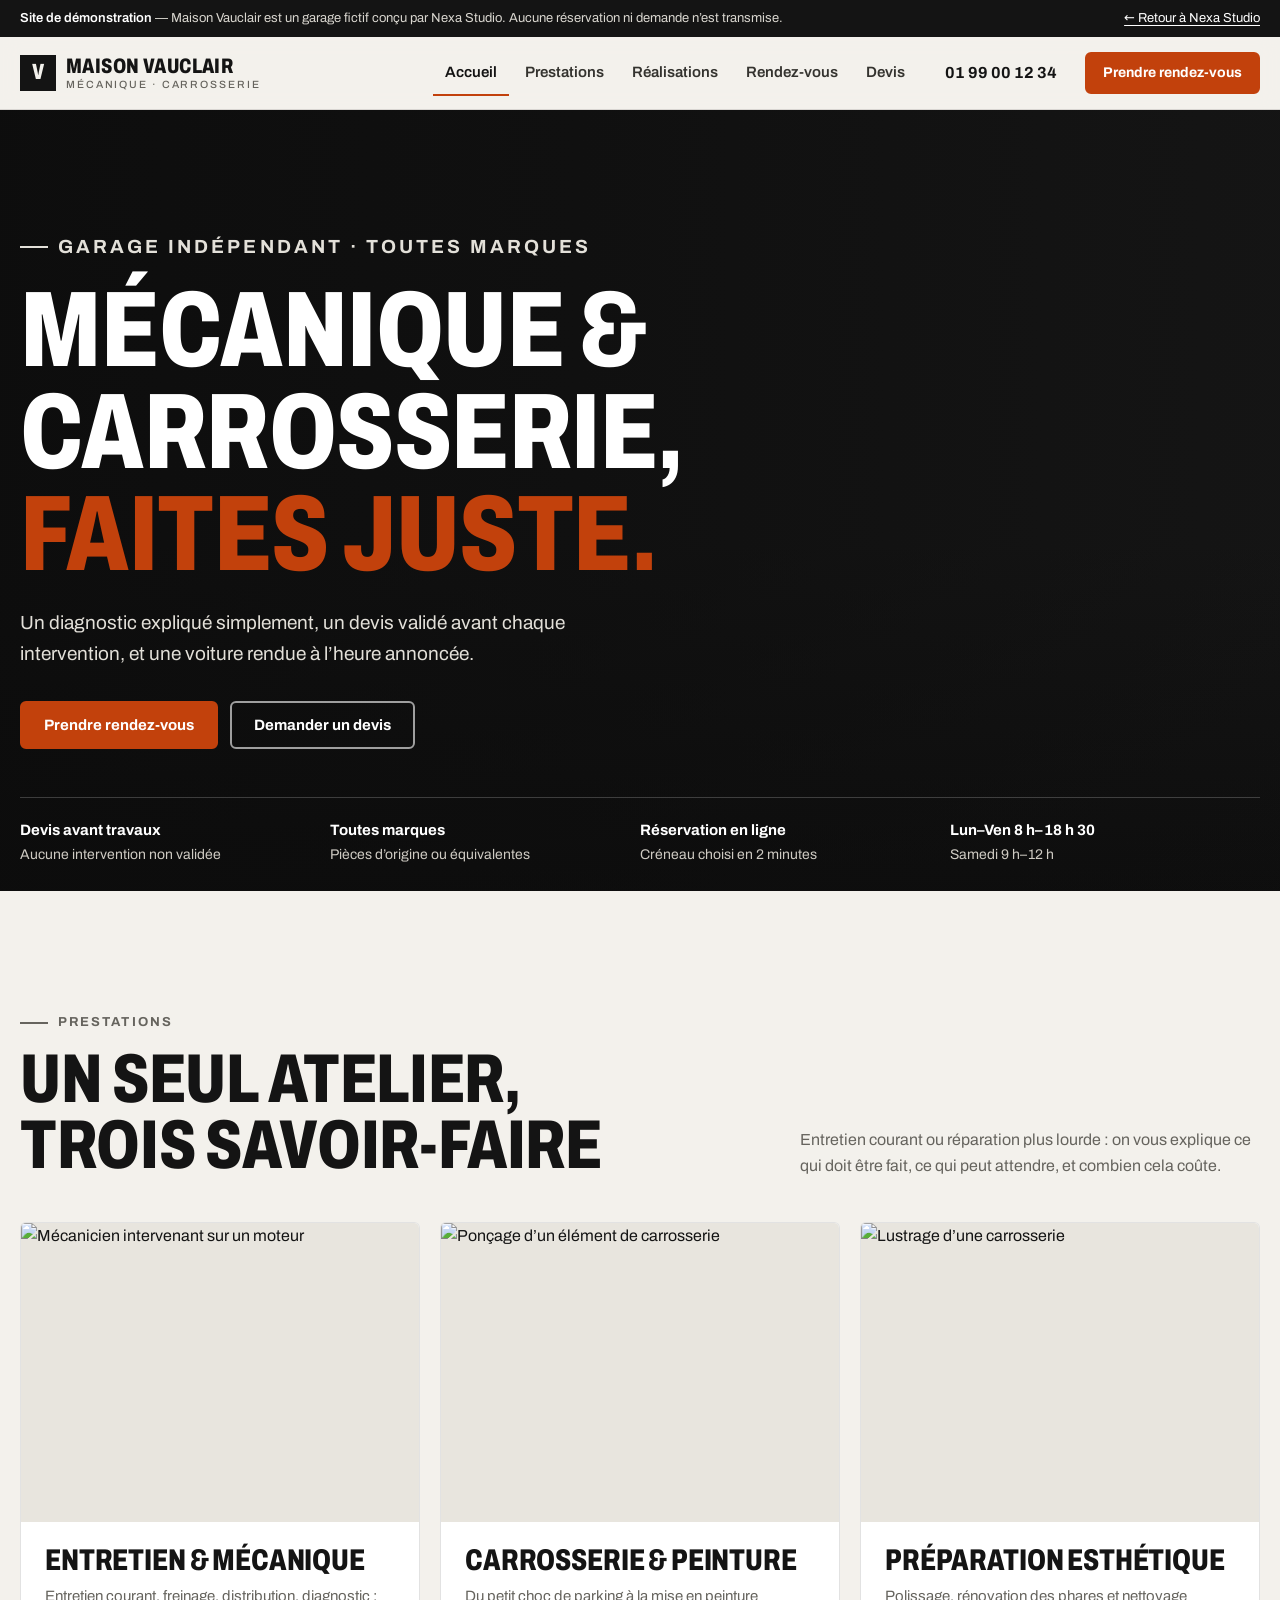
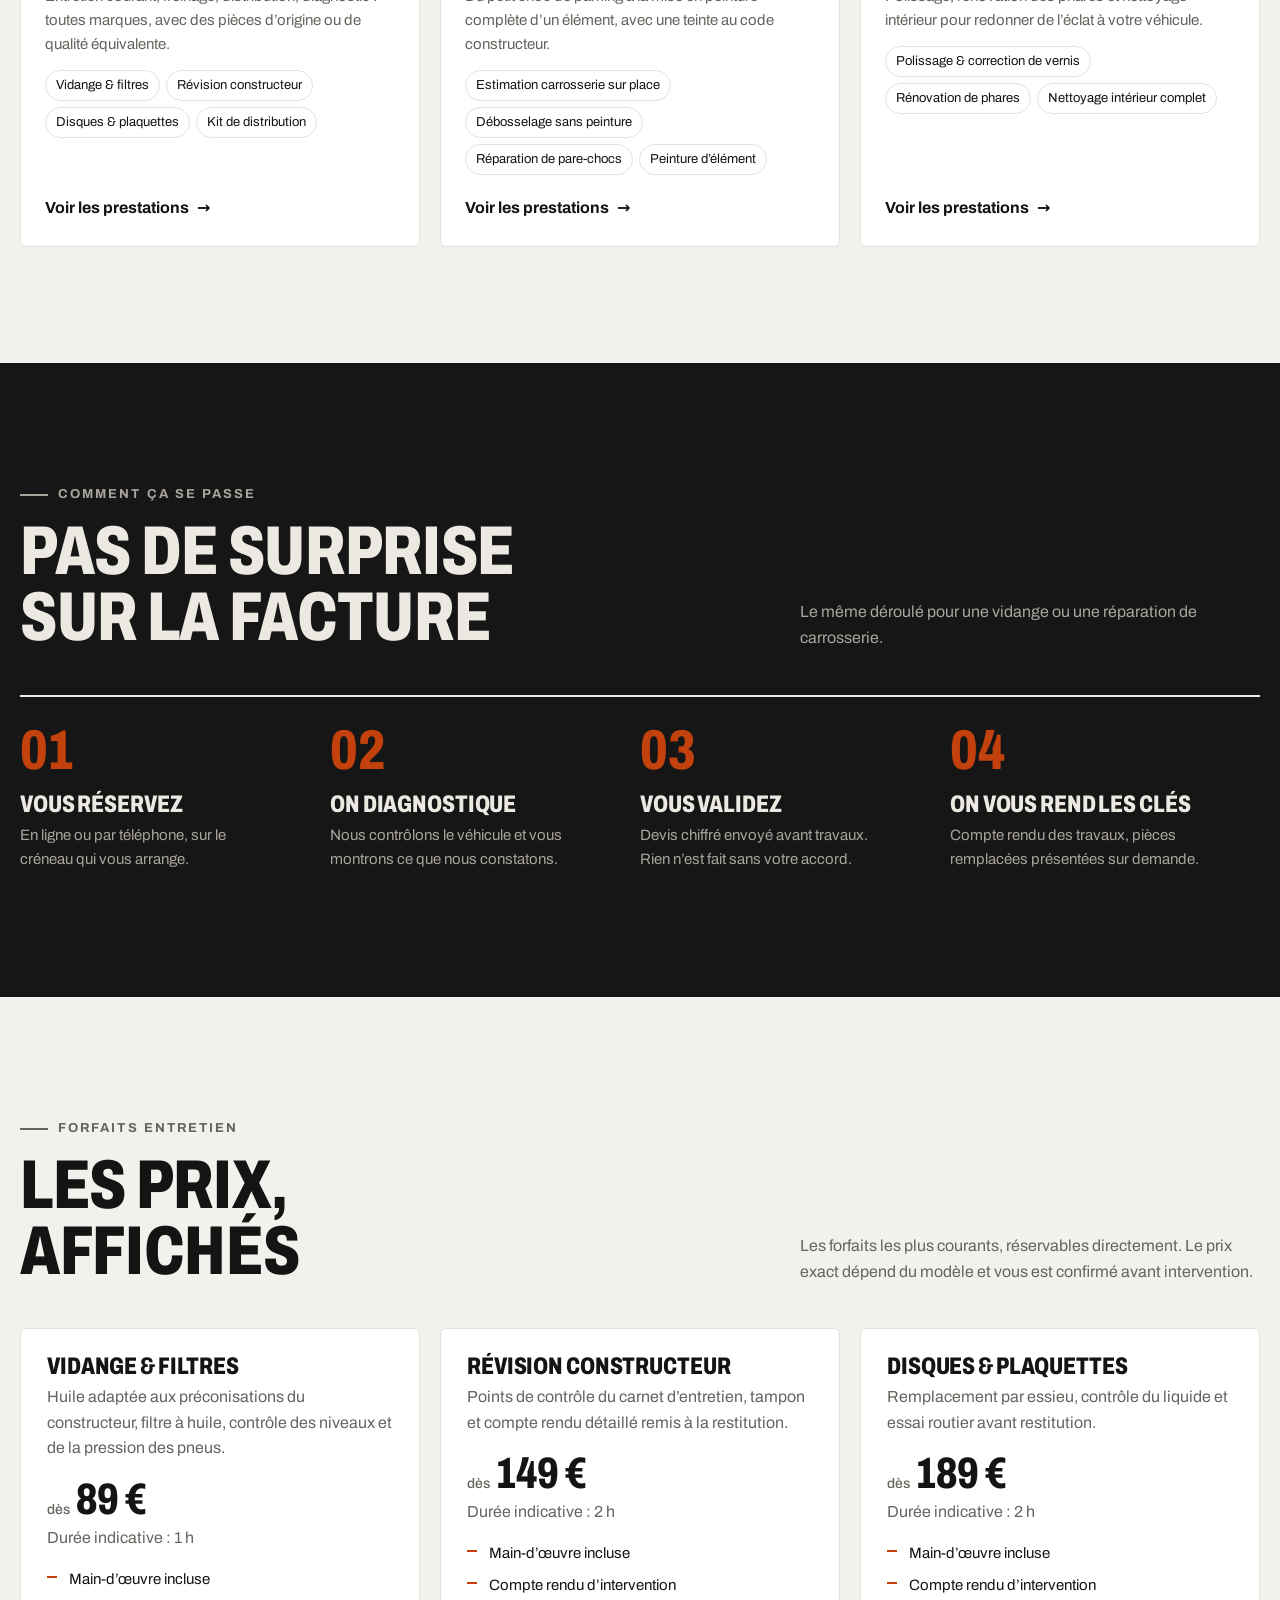
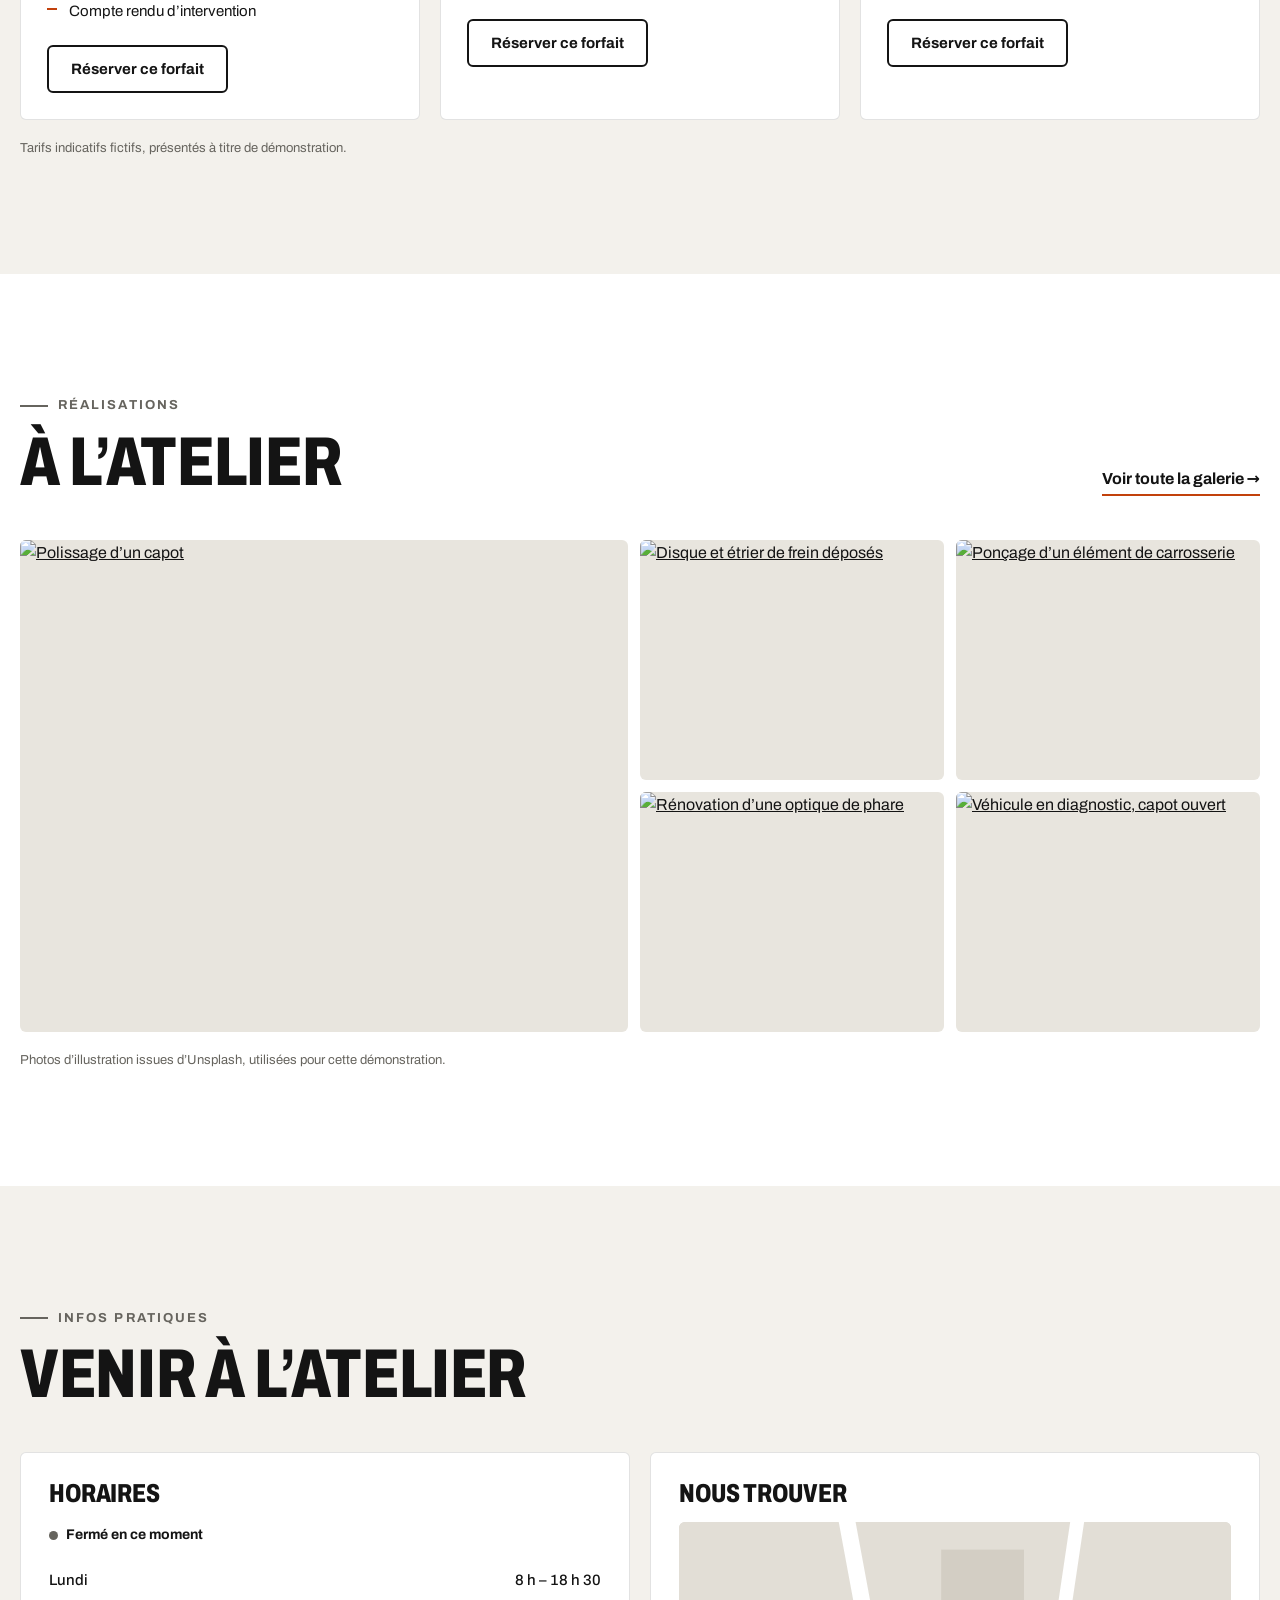
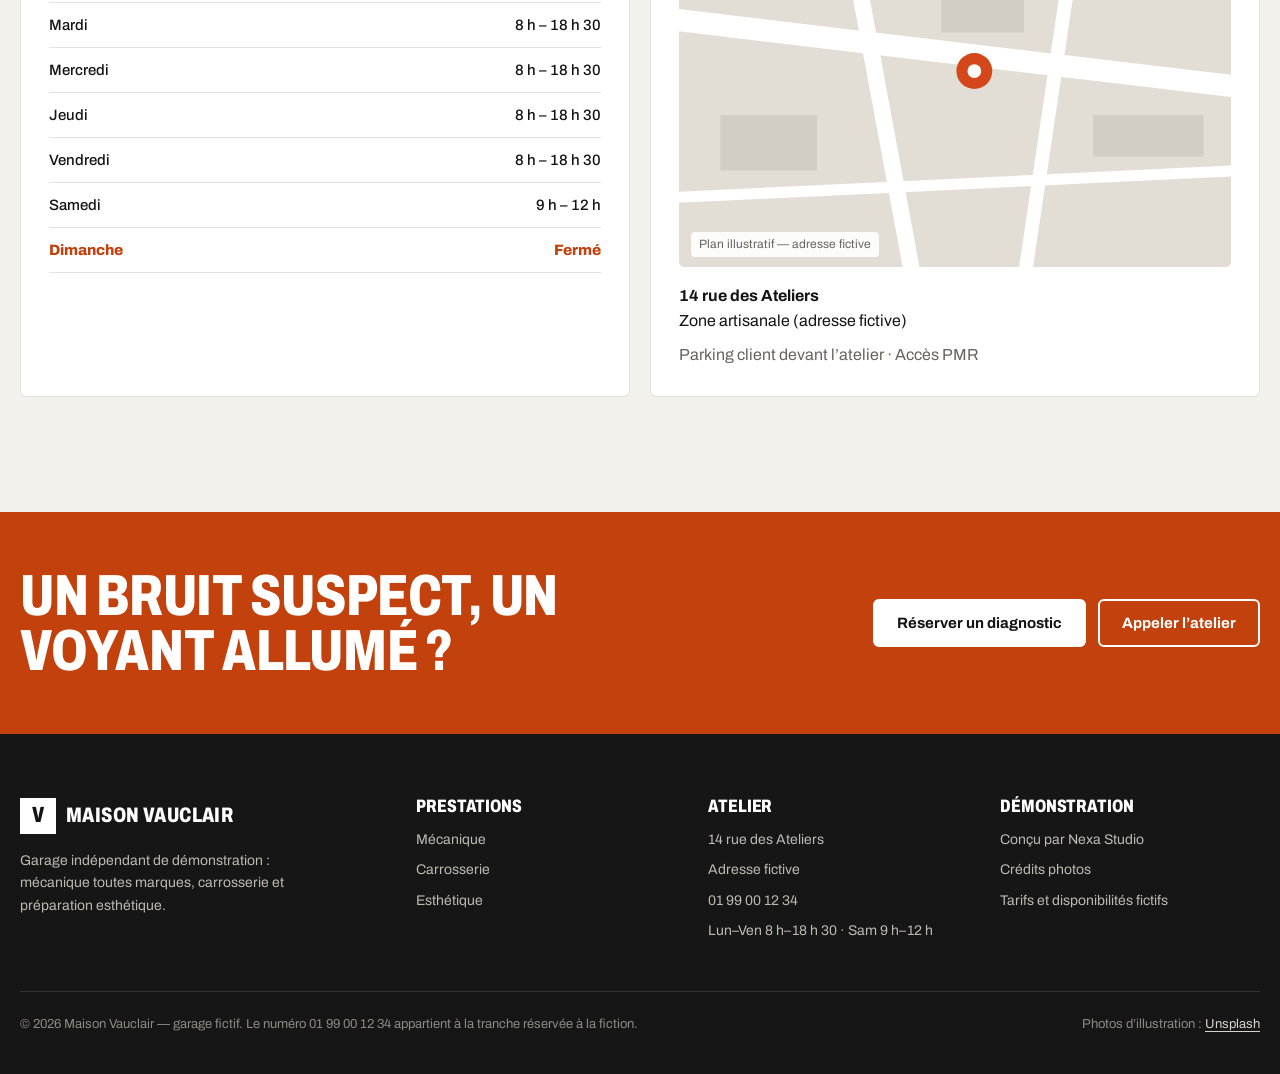
==== commit 8e8c517b: "Perf : polices auto-hébergées, titre hero visible immédiatement, srcset hero affiné Co-Authored-By: " ====
--- a/maison-vauclair/index.html
+++ b/maison-vauclair/index.html
@@ -9,10 +9,8 @@
 <meta name="theme-color" content="#f3f1ec">
 <link rel="icon" href="favicon.svg" type="image/svg+xml">
 <link rel="preconnect" href="https://images.unsplash.com">
-<link rel="preconnect" href="https://fonts.googleapis.com">
-<link rel="preconnect" href="https://fonts.gstatic.com" crossorigin>
-<link rel="preload" as="image" href="https://images.unsplash.com/photo-1771340012319-0b4fca008b54?auto=format&fit=crop&w=1200&h=900&q=70" imagesrcset="https://images.unsplash.com/photo-1771340012319-0b4fca008b54?auto=format&fit=crop&w=640&h=480&q=70 640w, https://images.unsplash.com/photo-1771340012319-0b4fca008b54?auto=format&fit=crop&w=1200&h=900&q=70 1200w, https://images.unsplash.com/photo-1771340012319-0b4fca008b54?auto=format&fit=crop&w=1920&h=1440&q=70 1920w" imagesizes="100vw" fetchpriority="high">
-<link rel="stylesheet" href="https://fonts.googleapis.com/css2?family=Archivo:wdth,wght@75..100,400..800&display=swap">
+<link rel="preload" as="image" href="https://images.unsplash.com/photo-1771340012319-0b4fca008b54?auto=format&fit=crop&w=828&h=621&q=70" imagesrcset="https://images.unsplash.com/photo-1771340012319-0b4fca008b54?auto=format&fit=crop&w=640&h=480&q=70 640w, https://images.unsplash.com/photo-1771340012319-0b4fca008b54?auto=format&fit=crop&w=828&h=621&q=70 828w, https://images.unsplash.com/photo-1771340012319-0b4fca008b54?auto=format&fit=crop&w=1200&h=900&q=70 1200w, https://images.unsplash.com/photo-1771340012319-0b4fca008b54?auto=format&fit=crop&w=1920&h=1440&q=70 1920w" imagesizes="100vw" fetchpriority="high">
+<link rel="preload" href="fonts/archivo-normal.woff2" as="font" type="font/woff2" crossorigin>
 <link rel="stylesheet" href="vauclair.css">
 <script>document.documentElement.classList.add('js')</script>
 </head>
@@ -36,7 +34,7 @@
 </header>
 <main id="main">
 <section class="hero">
-  <img class="hero__img" src="https://images.unsplash.com/photo-1771340012319-0b4fca008b54?auto=format&fit=crop&w=1200&h=900&q=70" srcset="https://images.unsplash.com/photo-1771340012319-0b4fca008b54?auto=format&fit=crop&w=640&h=480&q=70 640w, https://images.unsplash.com/photo-1771340012319-0b4fca008b54?auto=format&fit=crop&w=1200&h=900&q=70 1200w, https://images.unsplash.com/photo-1771340012319-0b4fca008b54?auto=format&fit=crop&w=1920&h=1440&q=70 1920w" sizes="100vw" width="1200" height="900" alt="" fetchpriority="high">
+  <img class="hero__img" src="https://images.unsplash.com/photo-1771340012319-0b4fca008b54?auto=format&fit=crop&w=828&h=621&q=70" srcset="https://images.unsplash.com/photo-1771340012319-0b4fca008b54?auto=format&fit=crop&w=640&h=480&q=70 640w, https://images.unsplash.com/photo-1771340012319-0b4fca008b54?auto=format&fit=crop&w=828&h=621&q=70 828w, https://images.unsplash.com/photo-1771340012319-0b4fca008b54?auto=format&fit=crop&w=1200&h=900&q=70 1200w, https://images.unsplash.com/photo-1771340012319-0b4fca008b54?auto=format&fit=crop&w=1920&h=1440&q=70 1920w" sizes="100vw" width="828" height="621" alt="" fetchpriority="high">
   <div class="wrap">
     <p class="kicker">Garage indépendant · Toutes marques</p>
     <h1>Mécanique &amp; carrosserie, <span>faites juste.</span></h1>
--- a/maison-vauclair/vauclair.css
+++ b/maison-vauclair/vauclair.css
@@ -1,3 +1,5 @@
+/* Police auto-hébergée (SIL Open Font License) */
+@font-face{font-family: 'Archivo'; font-style: normal; font-weight: 400 800; font-stretch: 75% 100%; font-display: swap; src:url(fonts/archivo-normal.woff2) format('woff2'); unicode-range: U+0000-00FF, U+0131, U+0152-0153, U+02BB-02BC, U+02C6, U+02DA, U+02DC, U+0304, U+0308, U+0329, U+2000-206F, U+20AC, U+2122, U+2191, U+2193, U+2212, U+2215, U+FEFF, U+FFFD;}
 :root{
   --paper:#f3f1ec;--paper2:#e8e5de;--white:#fff;--ink:#141414;--ink2:#34332f;--muted:#66645e;
   --line:rgba(20,20,20,.12);--line2:rgba(20,20,20,.22);--accent:#c2410c;--accent2:#9a3412;--dark:#161616;
